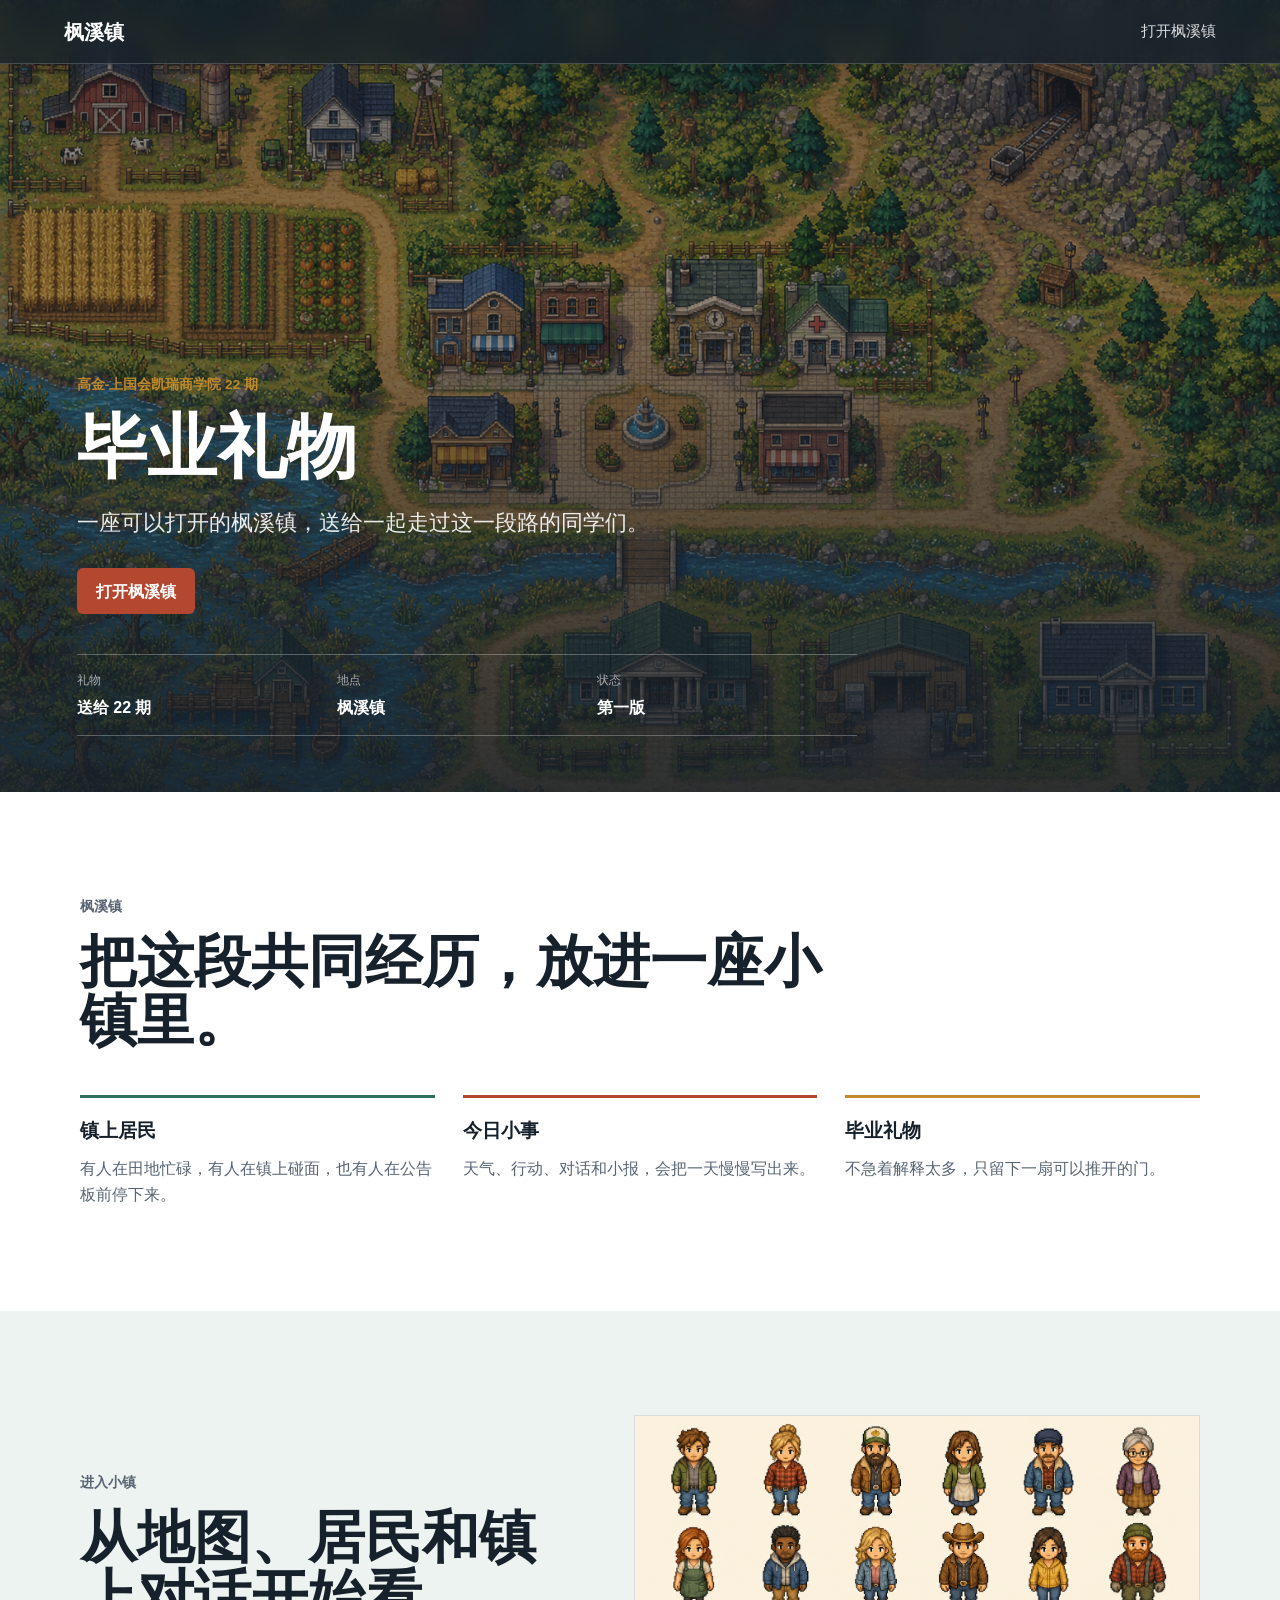
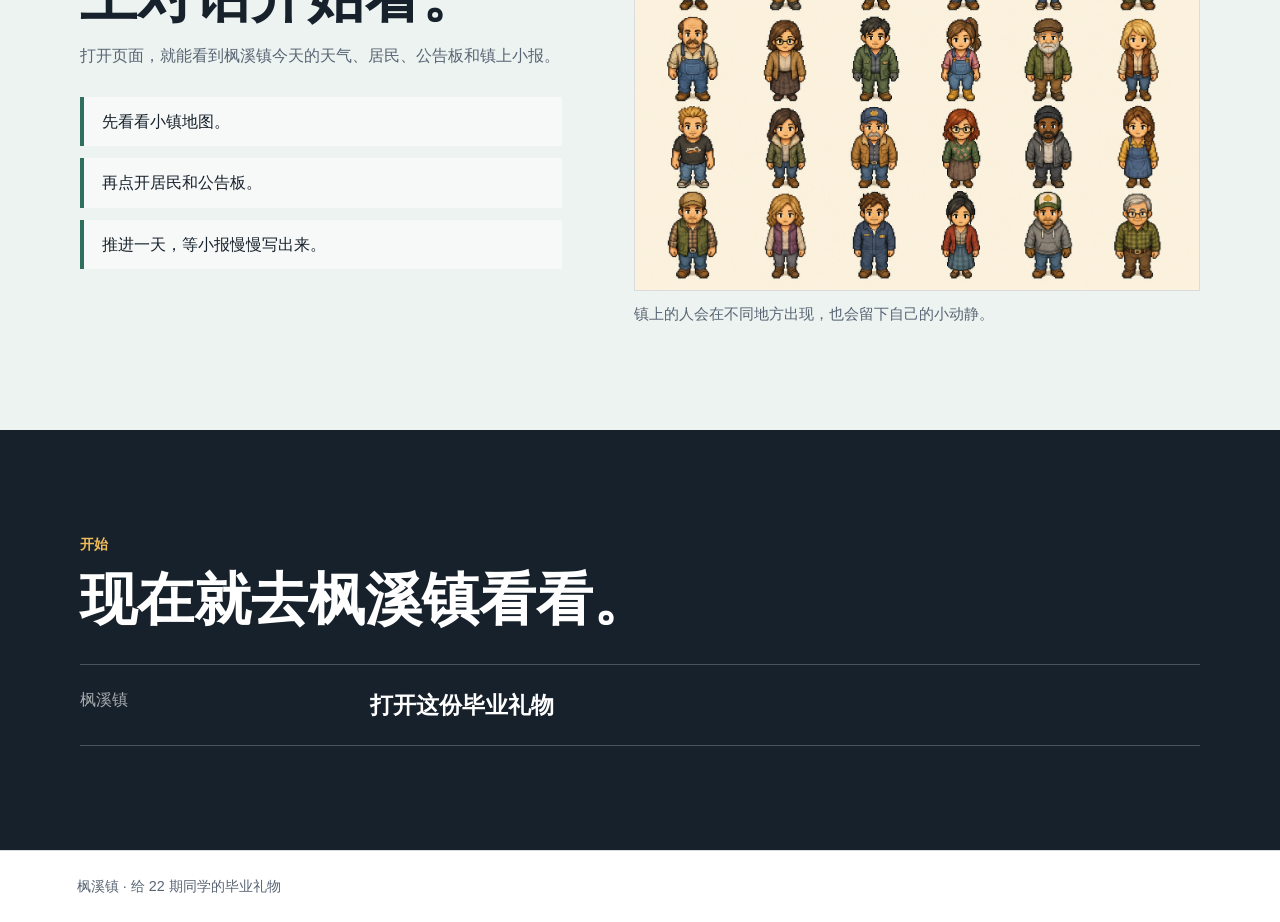
==== index.html @ fe411358 "Fix town stage display" ====
<!doctype html>
<html lang="zh-CN">
<head>
  <meta charset="utf-8">
  <meta name="viewport" content="width=device-width, initial-scale=1">
  <meta name="description" content="枫溪镇：给高金-上国会凯瑞商学院 22 期班同学的毕业礼物。">
  <title>毕业礼物 · 枫溪镇</title>
  <link rel="icon" type="image/png" href="./gift-assets/notice-board.png">
  <link rel="stylesheet" href="./styles-home.css">
</head>
<body>
  <header class="site-header" aria-label="页面导航">
    <a class="brand" href="./index.html" aria-label="枫溪镇首页">枫溪镇</a>
    <nav class="site-nav" aria-label="主要链接">
      <a href="./town/index.html?v=0.1.4-patch4">打开枫溪镇</a>
    </nav>
  </header>

  <main>
    <section class="hero" aria-labelledby="heroTitle">
      <img
        class="hero-media"
        src="./gift-assets/map.png"
        alt="枫溪镇地图"
      >
      <div class="hero-shade" aria-hidden="true"></div>
      <div class="hero-content">
        <p class="eyebrow">高金-上国会凯瑞商学院 22 期</p>
        <h1 id="heroTitle">毕业礼物</h1>
        <p class="hero-copy">
          一座可以打开的枫溪镇，送给一起走过这一段路的同学们。
        </p>
        <div class="hero-actions" aria-label="快速入口">
          <a class="button button-primary" href="./town/index.html?v=0.1.4-patch4">打开枫溪镇</a>
        </div>
        <dl class="hero-facts" aria-label="当前状态">
          <div>
            <dt>礼物</dt>
            <dd>送给 22 期</dd>
          </div>
          <div>
            <dt>地点</dt>
            <dd>枫溪镇</dd>
          </div>
          <div>
            <dt>状态</dt>
            <dd>第一版</dd>
          </div>
        </dl>
      </div>
    </section>

    <section class="section section-light" aria-labelledby="whatTitle">
      <div class="section-inner">
        <p class="section-kicker">枫溪镇</p>
        <h2 id="whatTitle">把这段共同经历，放进一座小镇里。</h2>
        <div class="feature-grid">
          <article class="feature">
            <h3>镇上居民</h3>
            <p>有人在田地忙碌，有人在镇上碰面，也有人在公告板前停下来。</p>
          </article>
          <article class="feature">
            <h3>今日小事</h3>
            <p>天气、行动、对话和小报，会把一天慢慢写出来。</p>
          </article>
          <article class="feature">
            <h3>毕业礼物</h3>
            <p>不急着解释太多，只留下一扇可以推开的门。</p>
          </article>
        </div>
      </div>
    </section>

    <section class="section section-preview" aria-labelledby="previewTitle">
      <div class="section-inner preview-layout">
        <div>
          <p class="section-kicker">进入小镇</p>
          <h2 id="previewTitle">从地图、居民和镇上对话开始看。</h2>
          <p>
            打开页面，就能看到枫溪镇今天的天气、居民、公告板和镇上小报。
          </p>
          <ul class="plain-list">
            <li>先看看小镇地图。</li>
            <li>再点开居民和公告板。</li>
            <li>推进一天，等小报慢慢写出来。</li>
          </ul>
        </div>
        <figure class="resident-preview">
          <img
            src="./gift-assets/residents.png"
            alt="枫溪镇居民像素头像"
          >
          <figcaption>镇上的人会在不同地方出现，也会留下自己的小动静。</figcaption>
        </figure>
      </div>
    </section>

    <section class="section section-links" aria-labelledby="linksTitle">
      <div class="section-inner">
        <p class="section-kicker">开始</p>
        <h2 id="linksTitle">现在就去枫溪镇看看。</h2>
        <div class="link-table">
          <a href="./town/index.html?v=0.1.4-patch4">
            <span>枫溪镇</span>
            <strong>打开这份毕业礼物</strong>
          </a>
        </div>
      </div>
    </section>
  </main>

  <footer class="site-footer">
    <span>枫溪镇 · 给 22 期同学的毕业礼物</span>
  </footer>
</body>
</html>
---- styles-home.css ----
:root {
  color-scheme: light;
  --ink: #17212b;
  --muted: #596574;
  --paper: #f7f8f2;
  --surface: #ffffff;
  --line: rgba(23, 33, 43, 0.16);
  --forest: #2f6f5e;
  --brick: #b4472f;
  --gold: #c18a2a;
  --night: #17212b;
}

* {
  box-sizing: border-box;
}

html {
  scroll-behavior: smooth;
}

body {
  margin: 0;
  color: var(--ink);
  background: var(--paper);
  font-family: Inter, "Noto Sans SC", "PingFang SC", "Microsoft YaHei", Arial, sans-serif;
  line-height: 1.6;
}

a {
  color: inherit;
}

.site-header {
  position: fixed;
  z-index: 20;
  top: 0;
  left: 0;
  right: 0;
  display: flex;
  align-items: center;
  justify-content: space-between;
  gap: 24px;
  min-height: 64px;
  padding: 14px clamp(18px, 5vw, 64px);
  color: #fff;
  background: rgba(23, 33, 43, 0.76);
  border-bottom: 1px solid rgba(255, 255, 255, 0.18);
  backdrop-filter: blur(12px);
}

.brand {
  font-size: 1.25rem;
  font-weight: 800;
  text-decoration: none;
}

.site-nav {
  display: flex;
  align-items: center;
  gap: clamp(12px, 3vw, 28px);
  font-size: 0.92rem;
}

.site-nav a {
  color: rgba(255, 255, 255, 0.84);
  text-decoration: none;
}

.site-nav a:hover {
  color: #fff;
}

.hero {
  position: relative;
  min-height: 88vh;
  display: grid;
  align-items: end;
  overflow: hidden;
  color: #fff;
  padding: 112px clamp(20px, 6vw, 80px) 56px;
}

.hero-media,
.hero-shade {
  position: absolute;
  inset: 0;
  width: 100%;
  height: 100%;
}

.hero-media {
  object-fit: cover;
  object-position: center;
  filter: saturate(0.95) contrast(1.02);
}

.hero-shade {
  background:
    linear-gradient(180deg, rgba(23, 33, 43, 0.42) 0%, rgba(23, 33, 43, 0.24) 36%, rgba(23, 33, 43, 0.84) 100%),
    rgba(23, 33, 43, 0.22);
}

.hero-content {
  position: relative;
  z-index: 1;
  width: min(780px, 100%);
}

.eyebrow,
.section-kicker {
  margin: 0 0 14px;
  font-size: 0.85rem;
  font-weight: 700;
  letter-spacing: 0;
  color: var(--gold);
}

.hero h1 {
  margin: 0;
  font-size: 4.4rem;
  line-height: 1.05;
  letter-spacing: 0;
}

.hero-copy {
  width: min(620px, 100%);
  margin: 22px 0 0;
  font-size: 1.35rem;
  color: rgba(255, 255, 255, 0.9);
}

.hero-actions {
  display: flex;
  flex-wrap: wrap;
  gap: 12px;
  margin-top: 28px;
}

.button {
  display: inline-flex;
  align-items: center;
  justify-content: center;
  min-height: 46px;
  padding: 0 18px;
  border: 1px solid transparent;
  border-radius: 6px;
  font-weight: 750;
  text-decoration: none;
}

.button-primary {
  color: #fff;
  background: var(--brick);
}

.button-secondary {
  color: #fff;
  border-color: rgba(255, 255, 255, 0.44);
  background: rgba(255, 255, 255, 0.1);
}

.button:hover {
  transform: translateY(-1px);
}

.hero-facts {
  display: grid;
  grid-template-columns: repeat(3, minmax(0, 1fr));
  gap: 0;
  width: min(780px, 100%);
  margin: 40px 0 0;
  border-top: 1px solid rgba(255, 255, 255, 0.28);
  border-bottom: 1px solid rgba(255, 255, 255, 0.28);
}

.hero-facts div {
  padding: 16px 18px 14px 0;
}

.hero-facts dt {
  font-size: 0.78rem;
  color: rgba(255, 255, 255, 0.62);
}

.hero-facts dd {
  margin: 4px 0 0;
  font-weight: 750;
}

.section {
  padding: clamp(56px, 9vw, 104px) clamp(20px, 6vw, 80px);
}

.section-inner {
  width: min(1120px, 100%);
  margin: 0 auto;
}

.section h2 {
  width: min(780px, 100%);
  margin: 0;
  font-size: 3.55rem;
  line-height: 1.05;
  letter-spacing: 0;
}

.section p {
  color: var(--muted);
}

.section-light {
  background: var(--surface);
}

.feature-grid {
  display: grid;
  grid-template-columns: repeat(3, minmax(0, 1fr));
  gap: 28px;
  margin-top: 44px;
}

.feature {
  padding-top: 18px;
  border-top: 3px solid var(--forest);
}

.feature:nth-child(2) {
  border-top-color: var(--brick);
}

.feature:nth-child(3) {
  border-top-color: var(--gold);
}

.feature h3 {
  margin: 0 0 10px;
  font-size: 1.18rem;
}

.feature p {
  margin: 0;
}

.section-preview {
  background: #edf3f0;
}

.preview-layout {
  display: grid;
  grid-template-columns: minmax(0, 0.92fr) minmax(320px, 1.08fr);
  gap: clamp(32px, 6vw, 72px);
  align-items: center;
}

.preview-layout p {
  max-width: 620px;
}

.plain-list {
  display: grid;
  gap: 12px;
  margin: 28px 0 0;
  padding: 0;
  list-style: none;
}

.plain-list li {
  padding: 12px 0 12px 18px;
  border-left: 4px solid var(--forest);
  color: var(--ink);
  background: rgba(255, 255, 255, 0.54);
}

.resident-preview {
  margin: 0;
}

.resident-preview img {
  display: block;
  width: 100%;
  max-height: 520px;
  object-fit: cover;
  border: 1px solid var(--line);
  background: #fff;
}

.resident-preview figcaption {
  margin-top: 12px;
  color: var(--muted);
  font-size: 0.92rem;
}

.section-links {
  background: var(--night);
  color: #fff;
}

.section-links .section-kicker {
  color: #f1bd5a;
}

.section-links p {
  color: rgba(255, 255, 255, 0.7);
}

.link-table {
  margin-top: 34px;
  border-top: 1px solid rgba(255, 255, 255, 0.22);
}

.link-table a {
  display: grid;
  grid-template-columns: minmax(150px, 0.32fr) minmax(0, 1fr);
  gap: 24px;
  padding: 22px 0;
  text-decoration: none;
  border-bottom: 1px solid rgba(255, 255, 255, 0.22);
}

.link-table span {
  color: rgba(255, 255, 255, 0.62);
}

.link-table strong {
  font-size: 1.42rem;
}

.link-table a:hover strong {
  color: #f1bd5a;
}

.site-footer {
  display: flex;
  justify-content: space-between;
  gap: 20px;
  padding: 24px clamp(20px, 6vw, 80px);
  color: var(--muted);
  background: #fff;
  border-top: 1px solid var(--line);
  font-size: 0.9rem;
}

@media (max-width: 760px) {
  .site-header {
    position: absolute;
    align-items: flex-start;
    padding: 14px 18px;
  }

  .site-nav {
    justify-content: flex-end;
    flex-wrap: wrap;
    gap: 8px 14px;
    font-size: 0.84rem;
  }

  .hero {
    min-height: 92vh;
    padding: 104px 20px 36px;
  }

  .hero h1 {
    font-size: 3rem;
  }

  .hero-copy {
    font-size: 1.12rem;
  }

  .section h2 {
    font-size: 2.2rem;
  }

  .link-table strong {
    font-size: 1.12rem;
  }

  .button {
    width: 100%;
  }

  .hero-facts,
  .feature-grid,
  .preview-layout,
  .link-table a,
  .site-footer {
    grid-template-columns: 1fr;
  }

  .hero-facts {
    margin-top: 28px;
  }

  .hero-facts div {
    padding: 12px 0;
    border-bottom: 1px solid rgba(255, 255, 255, 0.2);
  }

  .hero-facts div:last-child {
    border-bottom: 0;
  }

  .feature-grid {
    gap: 24px;
  }

  .site-footer {
    display: grid;
  }
}
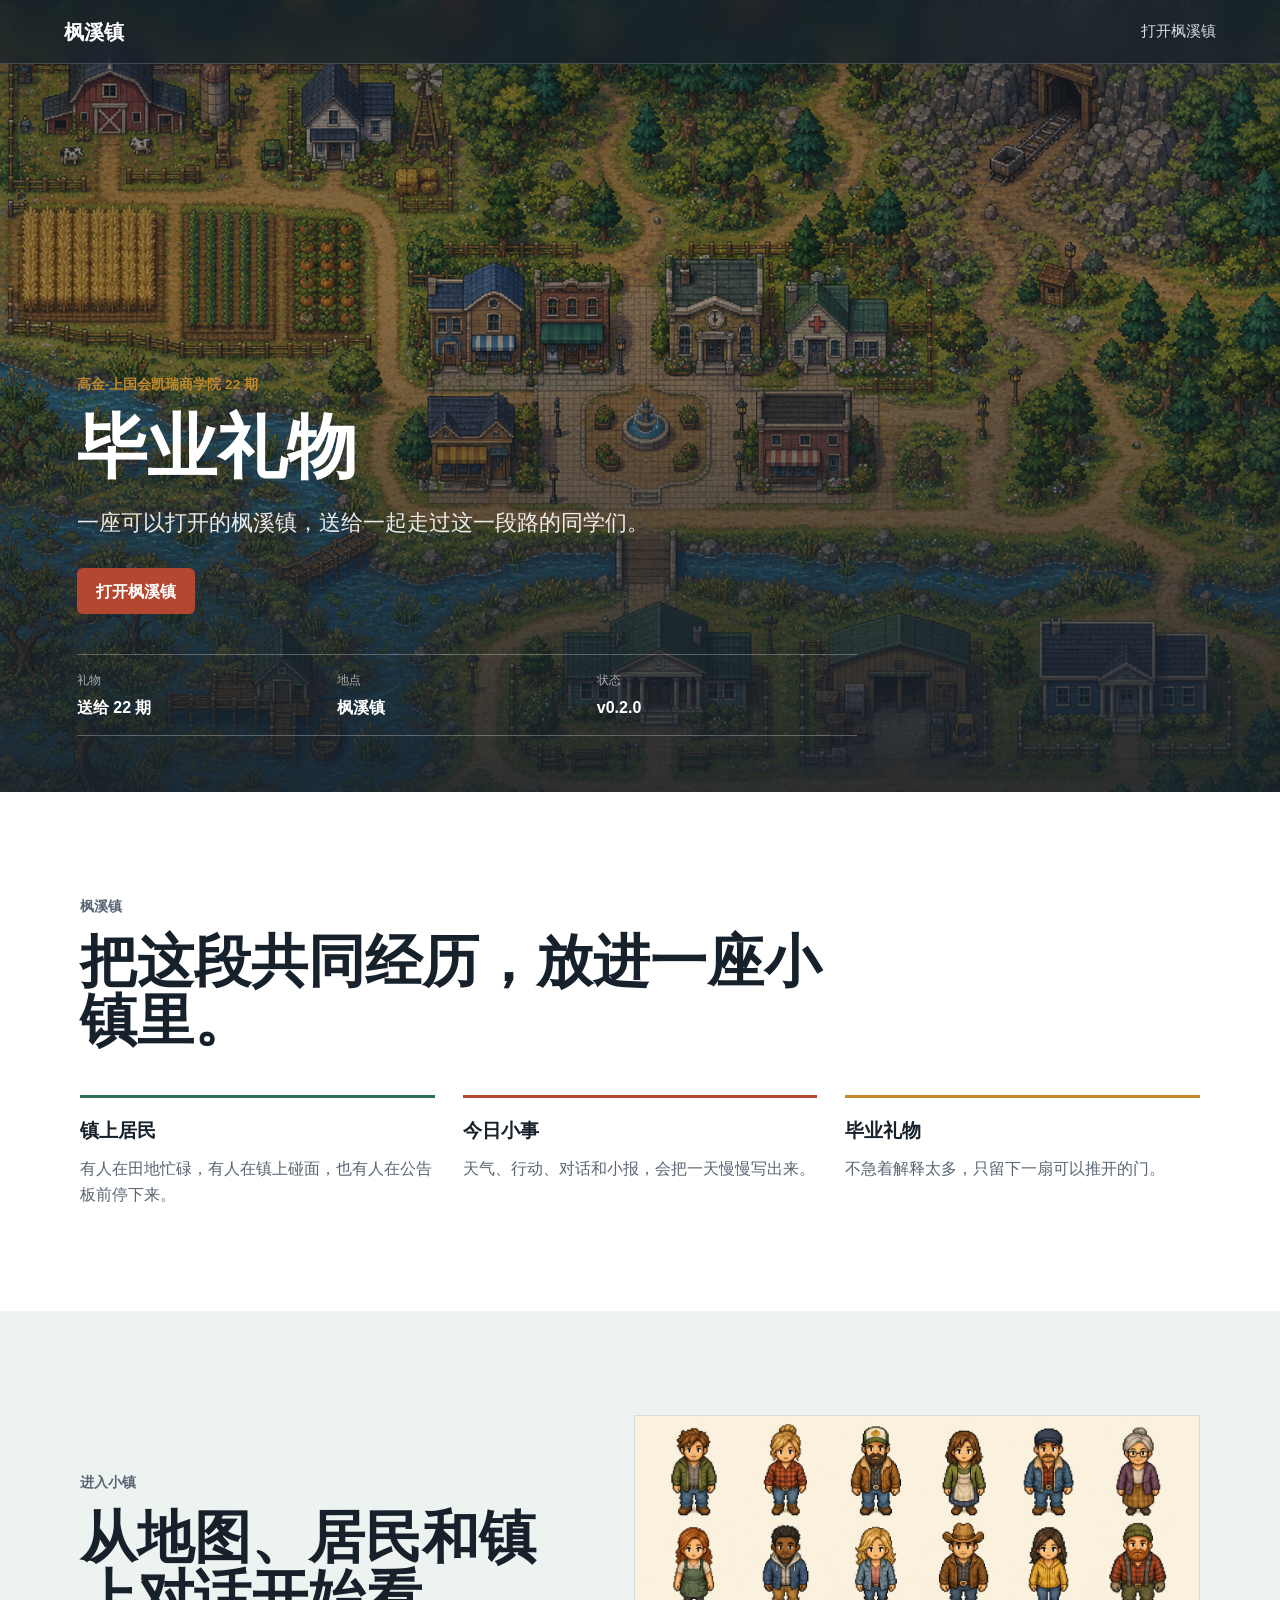
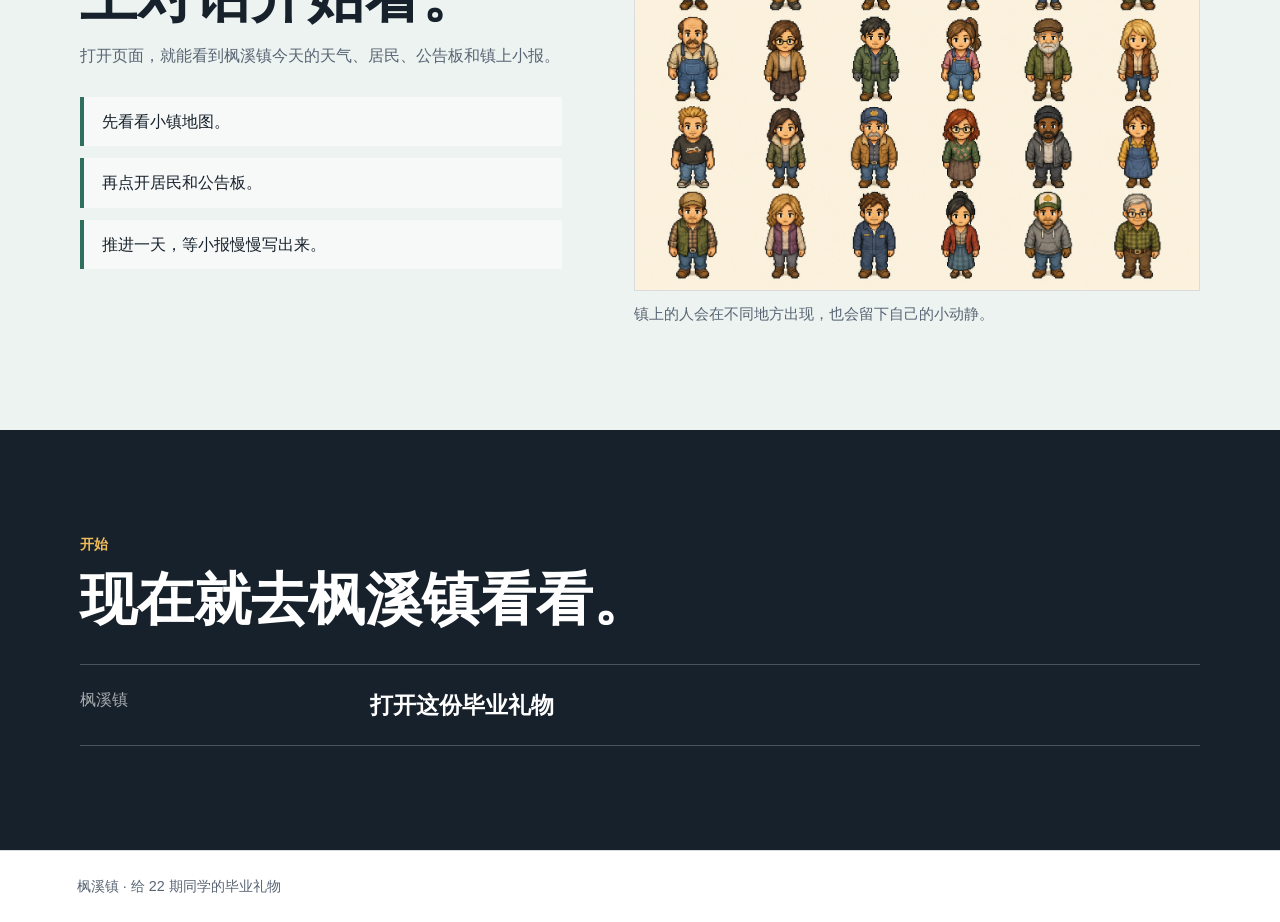
==== commit bc9a7eed: "统一 v0.2.0 版本入口" ====
--- a/index.html
+++ b/index.html
@@ -12,7 +12,7 @@
   <header class="site-header" aria-label="页面导航">
     <a class="brand" href="./index.html" aria-label="枫溪镇首页">枫溪镇</a>
     <nav class="site-nav" aria-label="主要链接">
-      <a href="./town/index.html?v=0.1.4-patch4">打开枫溪镇</a>
+      <a href="./town/index.html?v=0.2.0">打开枫溪镇</a>
     </nav>
   </header>
 
@@ -31,7 +31,7 @@
           一座可以打开的枫溪镇，送给一起走过这一段路的同学们。
         </p>
         <div class="hero-actions" aria-label="快速入口">
-          <a class="button button-primary" href="./town/index.html?v=0.1.4-patch4">打开枫溪镇</a>
+          <a class="button button-primary" href="./town/index.html?v=0.2.0">打开枫溪镇</a>
         </div>
         <dl class="hero-facts" aria-label="当前状态">
           <div>
@@ -44,7 +44,7 @@
           </div>
           <div>
             <dt>状态</dt>
-            <dd>第一版</dd>
+            <dd>v0.2.0</dd>
           </div>
         </dl>
       </div>
@@ -100,7 +100,7 @@
         <p class="section-kicker">开始</p>
         <h2 id="linksTitle">现在就去枫溪镇看看。</h2>
         <div class="link-table">
-          <a href="./town/index.html?v=0.1.4-patch4">
+          <a href="./town/index.html?v=0.2.0">
             <span>枫溪镇</span>
             <strong>打开这份毕业礼物</strong>
           </a>
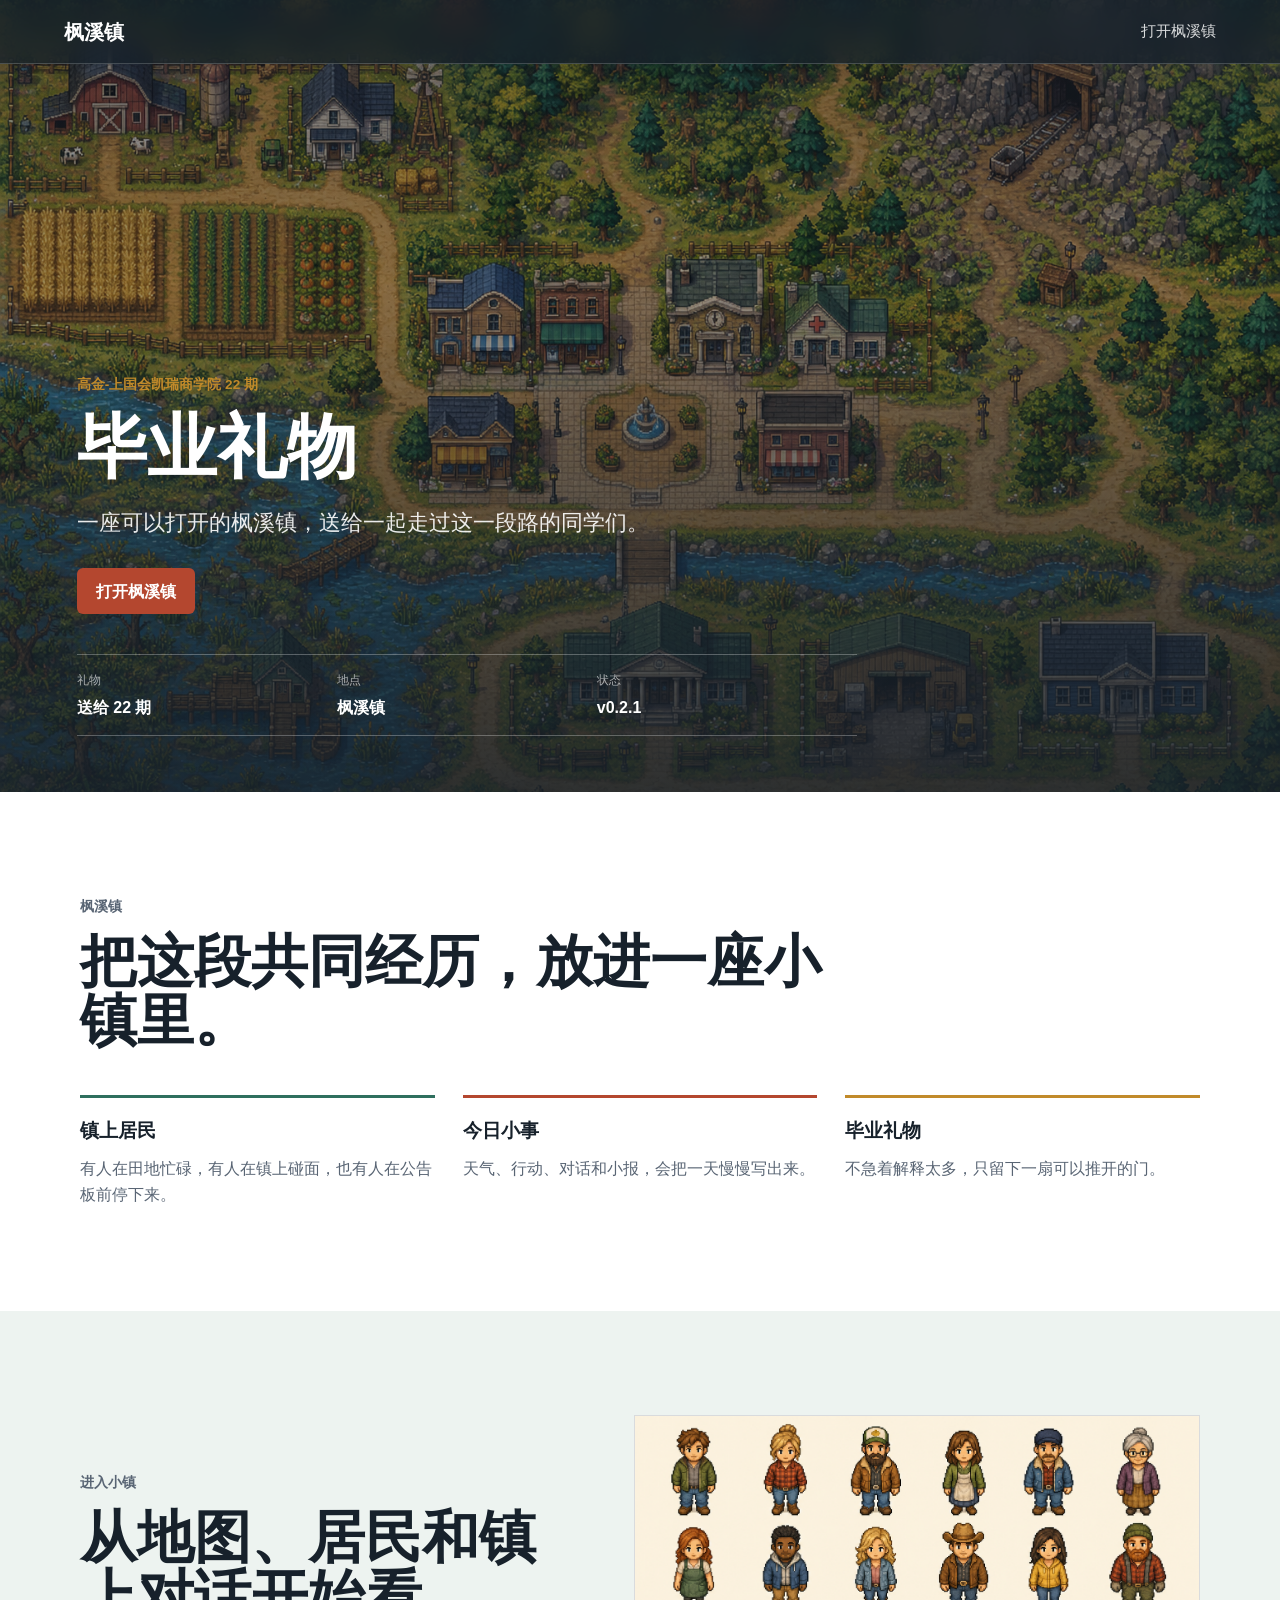
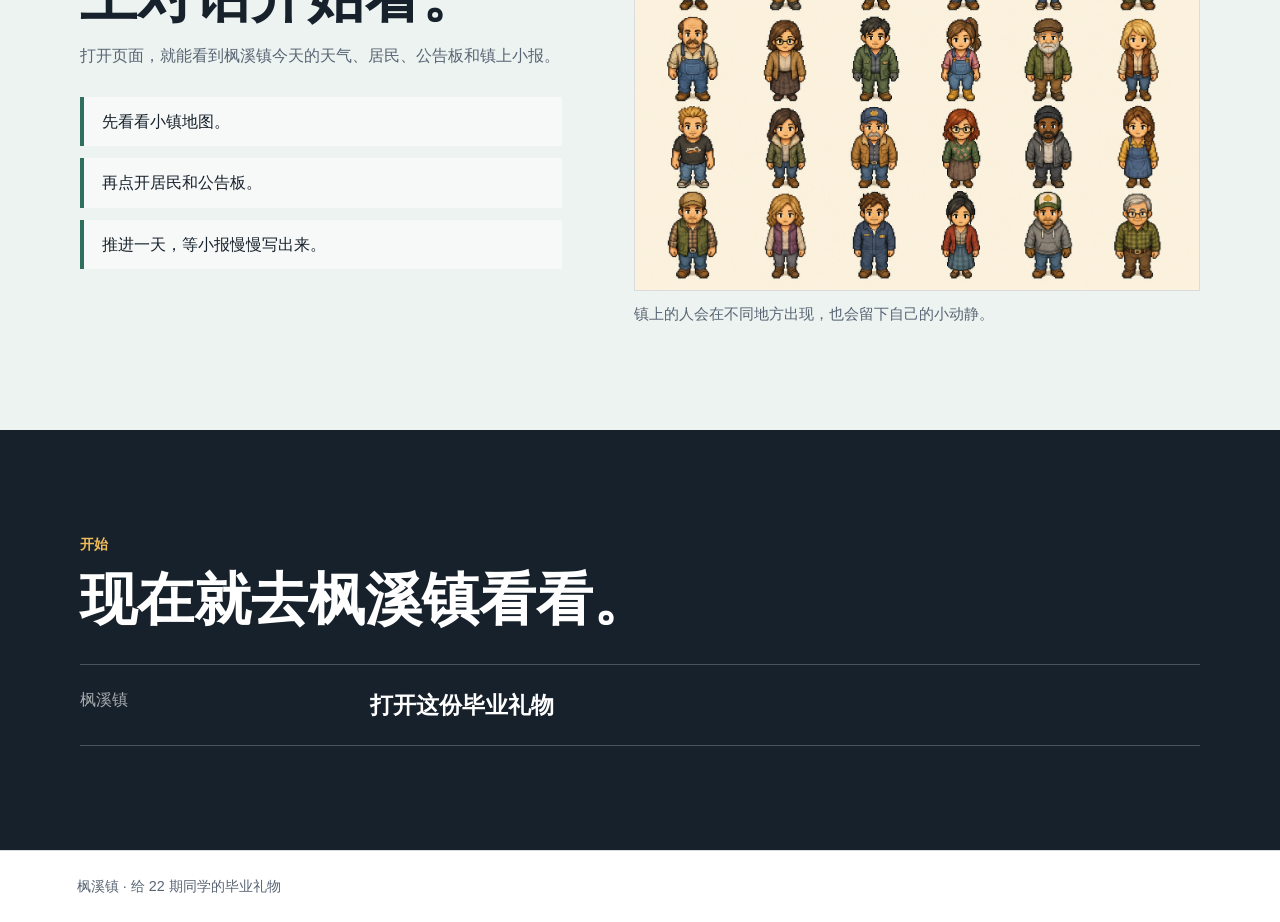
==== commit 8fe50042: "Add resident walking animations" ====
--- a/index.html
+++ b/index.html
@@ -12,7 +12,7 @@
   <header class="site-header" aria-label="页面导航">
     <a class="brand" href="./index.html" aria-label="枫溪镇首页">枫溪镇</a>
     <nav class="site-nav" aria-label="主要链接">
-      <a href="./town/index.html?v=0.2.0">打开枫溪镇</a>
+      <a href="./town/index.html?v=0.2.1">打开枫溪镇</a>
     </nav>
   </header>
 
@@ -31,7 +31,7 @@
           一座可以打开的枫溪镇，送给一起走过这一段路的同学们。
         </p>
         <div class="hero-actions" aria-label="快速入口">
-          <a class="button button-primary" href="./town/index.html?v=0.2.0">打开枫溪镇</a>
+          <a class="button button-primary" href="./town/index.html?v=0.2.1">打开枫溪镇</a>
         </div>
         <dl class="hero-facts" aria-label="当前状态">
           <div>
@@ -44,7 +44,7 @@
           </div>
           <div>
             <dt>状态</dt>
-            <dd>v0.2.0</dd>
+            <dd>v0.2.1</dd>
           </div>
         </dl>
       </div>
@@ -100,7 +100,7 @@
         <p class="section-kicker">开始</p>
         <h2 id="linksTitle">现在就去枫溪镇看看。</h2>
         <div class="link-table">
-          <a href="./town/index.html?v=0.2.0">
+          <a href="./town/index.html?v=0.2.1">
             <span>枫溪镇</span>
             <strong>打开这份毕业礼物</strong>
           </a>
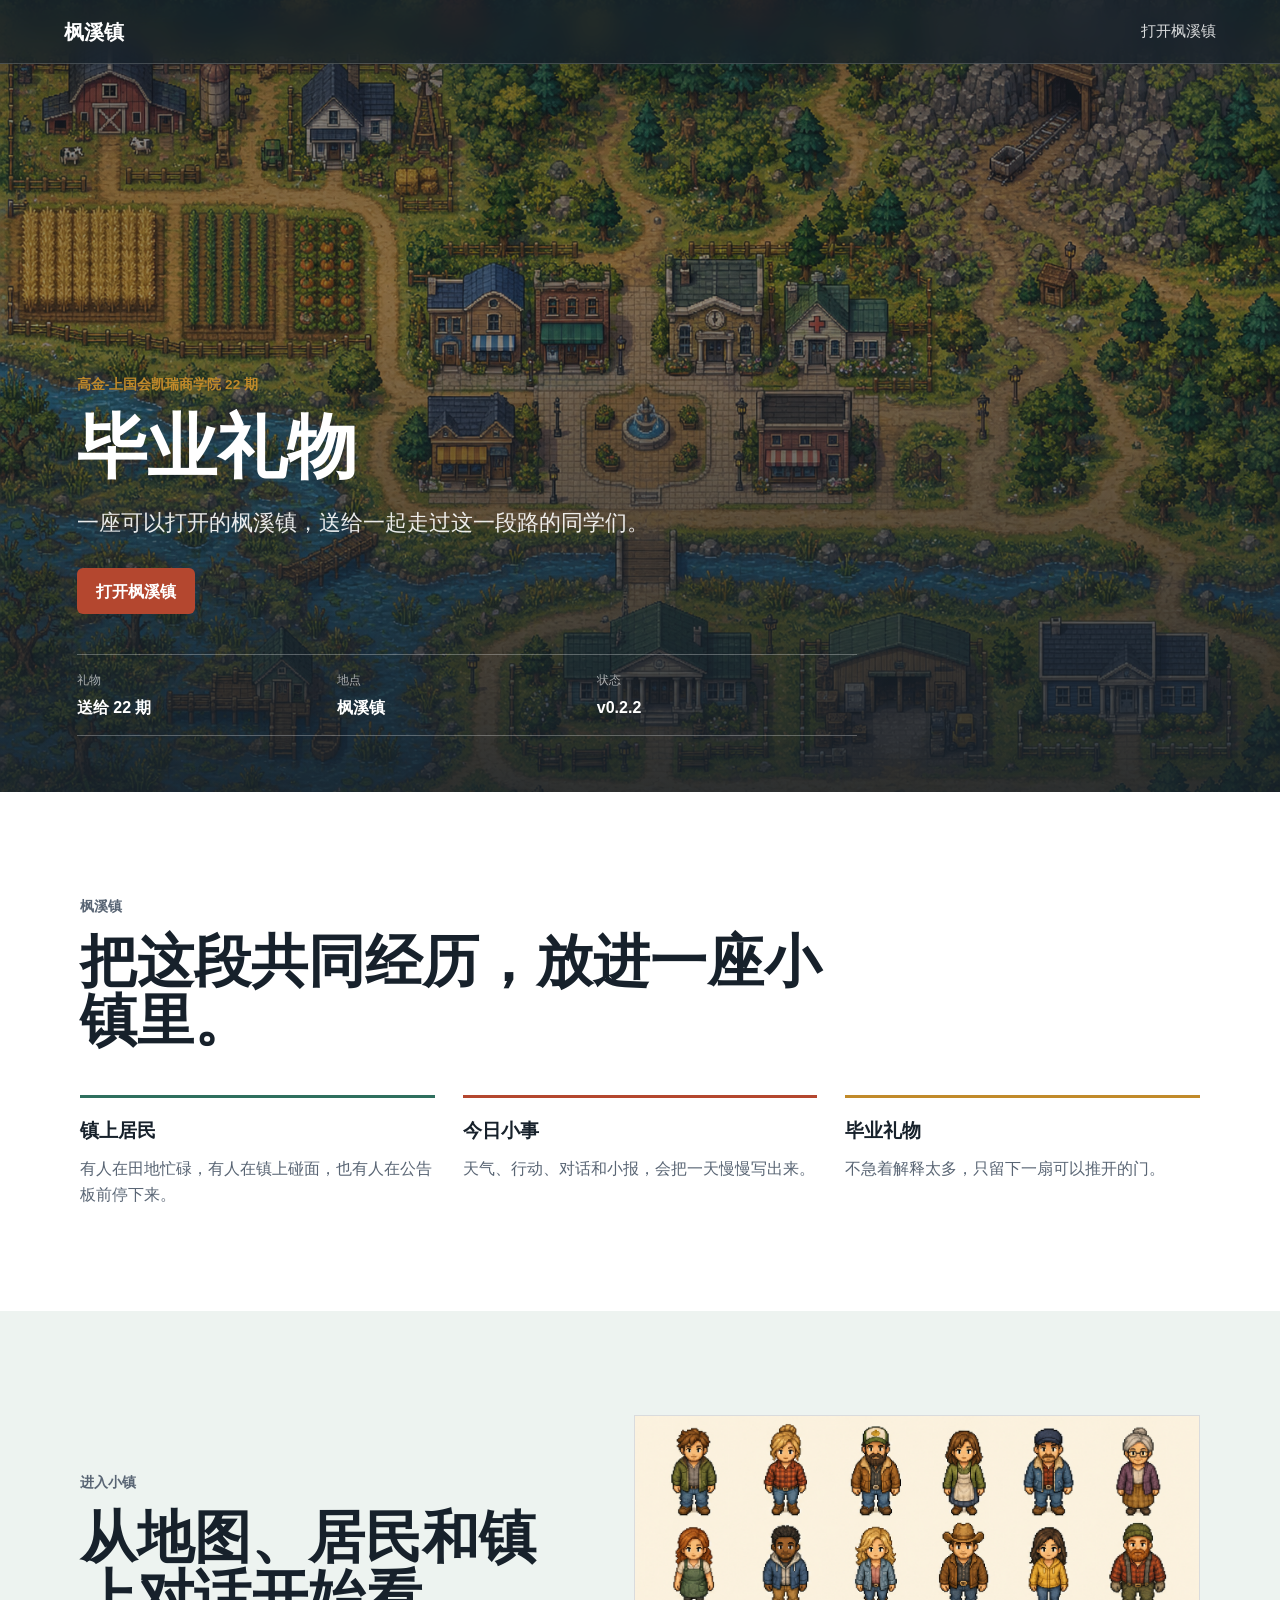
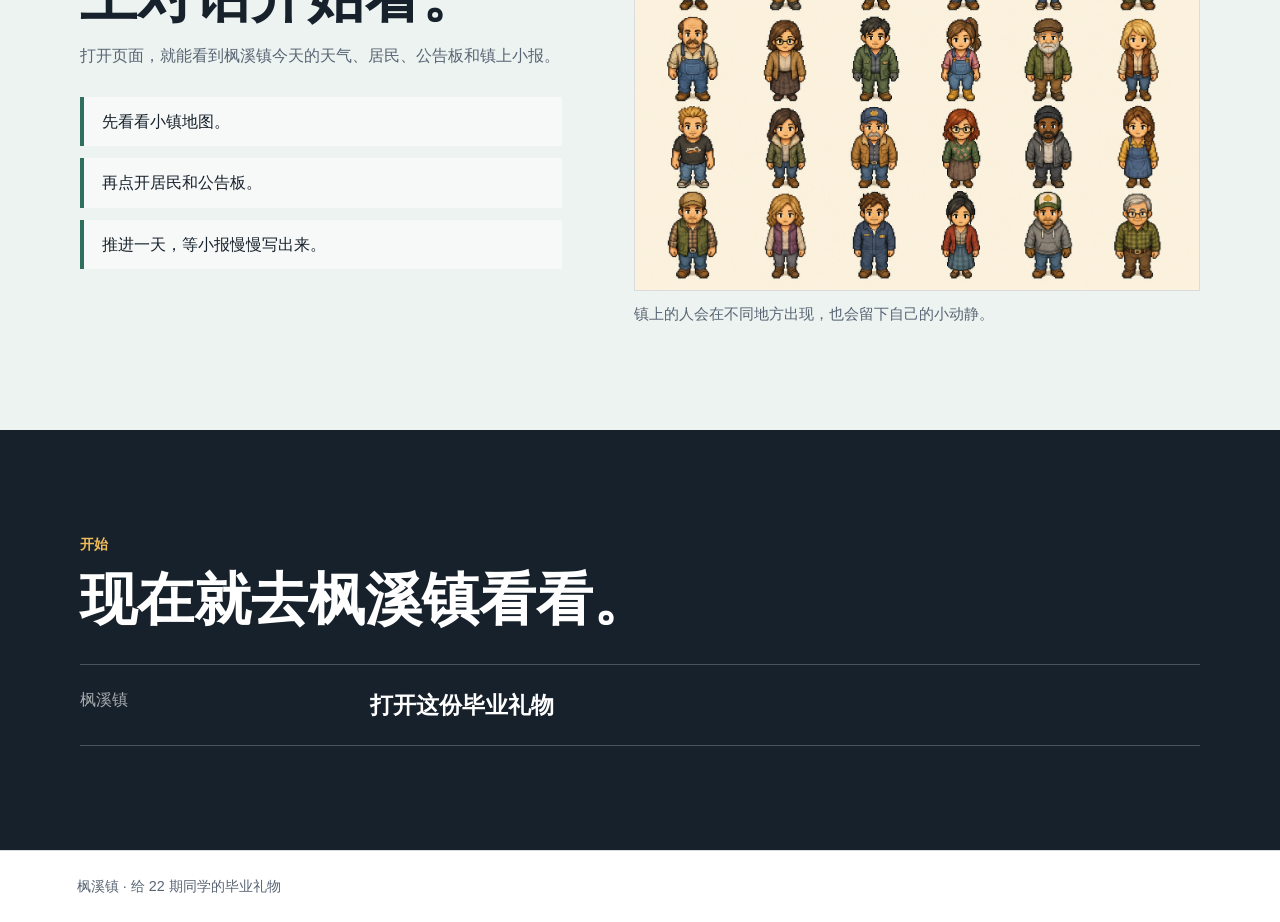
==== commit 1acafb53: "Fix resident walking routes and pacing" ====
--- a/index.html
+++ b/index.html
@@ -12,7 +12,7 @@
   <header class="site-header" aria-label="页面导航">
     <a class="brand" href="./index.html" aria-label="枫溪镇首页">枫溪镇</a>
     <nav class="site-nav" aria-label="主要链接">
-      <a href="./town/index.html?v=0.2.1">打开枫溪镇</a>
+      <a href="./town/index.html?v=0.2.2">打开枫溪镇</a>
     </nav>
   </header>
 
@@ -31,7 +31,7 @@
           一座可以打开的枫溪镇，送给一起走过这一段路的同学们。
         </p>
         <div class="hero-actions" aria-label="快速入口">
-          <a class="button button-primary" href="./town/index.html?v=0.2.1">打开枫溪镇</a>
+          <a class="button button-primary" href="./town/index.html?v=0.2.2">打开枫溪镇</a>
         </div>
         <dl class="hero-facts" aria-label="当前状态">
           <div>
@@ -44,7 +44,7 @@
           </div>
           <div>
             <dt>状态</dt>
-            <dd>v0.2.1</dd>
+            <dd>v0.2.2</dd>
           </div>
         </dl>
       </div>
@@ -100,7 +100,7 @@
         <p class="section-kicker">开始</p>
         <h2 id="linksTitle">现在就去枫溪镇看看。</h2>
         <div class="link-table">
-          <a href="./town/index.html?v=0.2.1">
+          <a href="./town/index.html?v=0.2.2">
             <span>枫溪镇</span>
             <strong>打开这份毕业礼物</strong>
           </a>
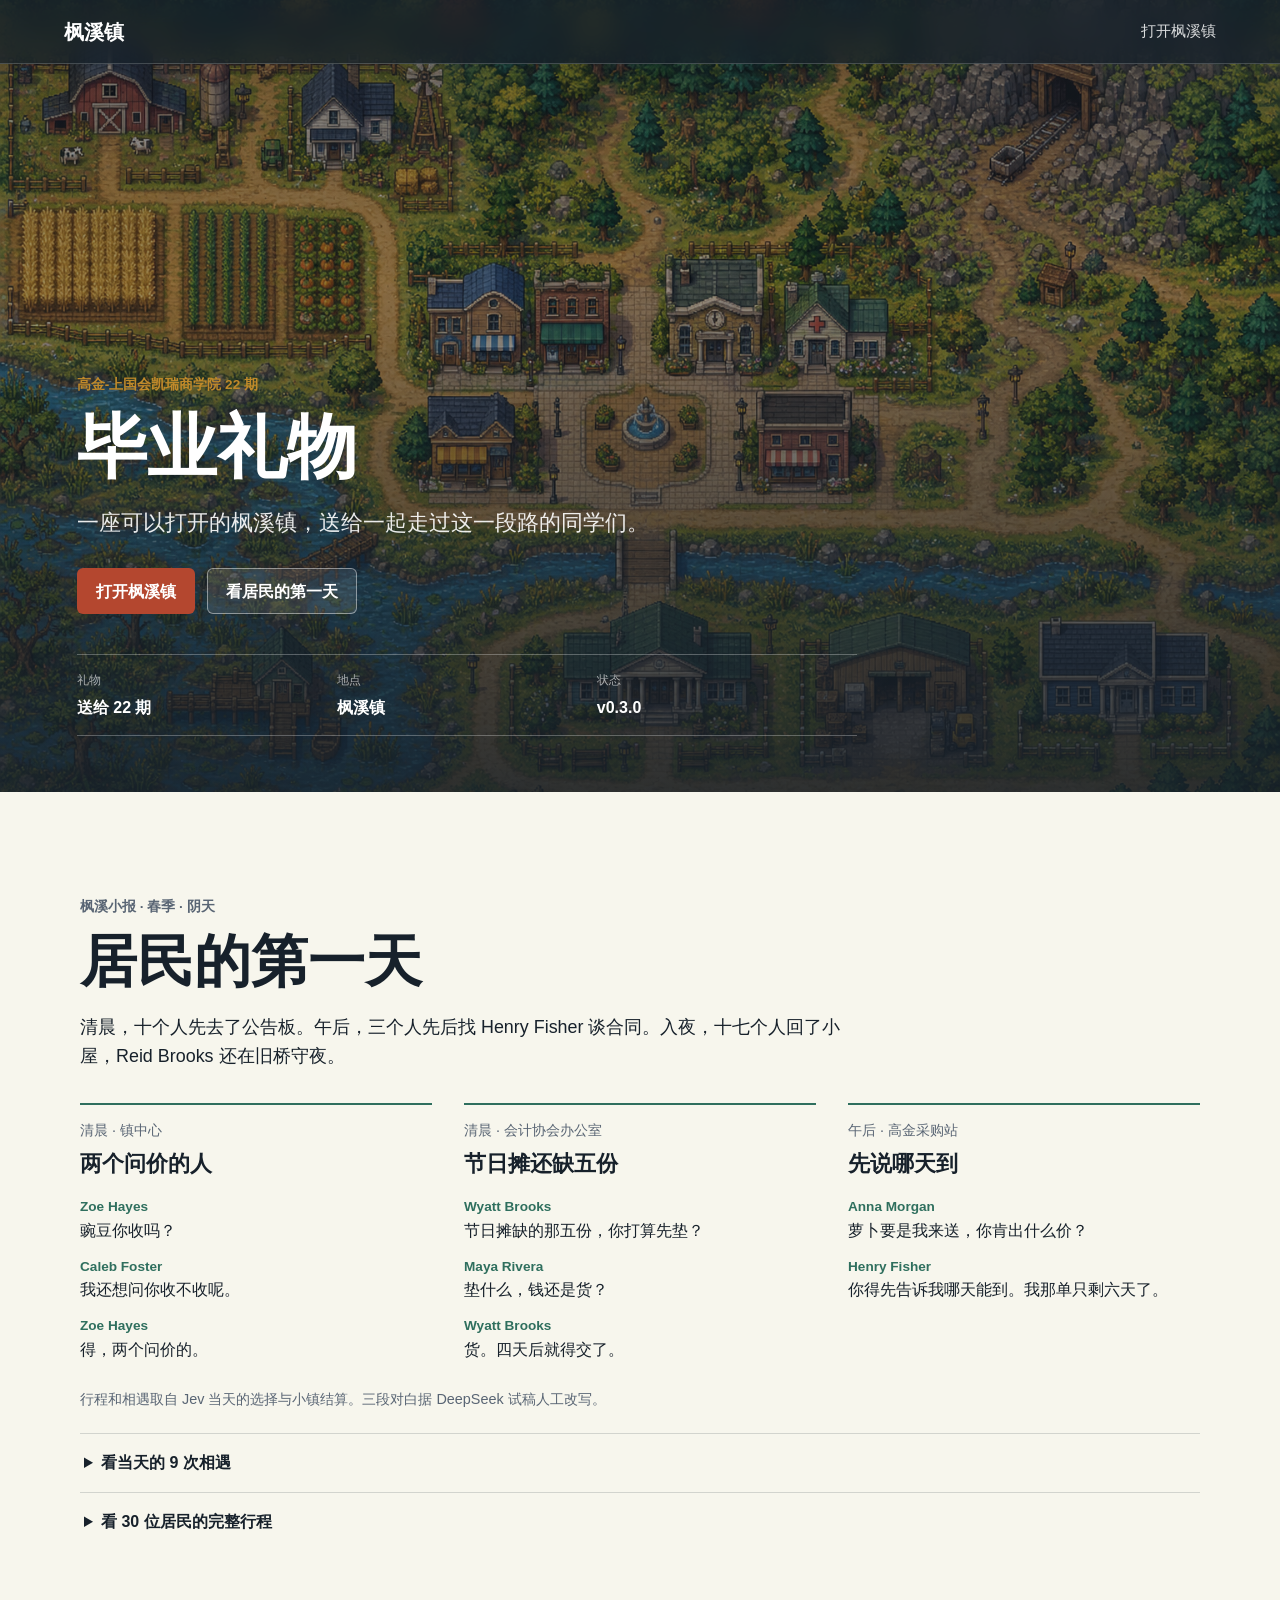
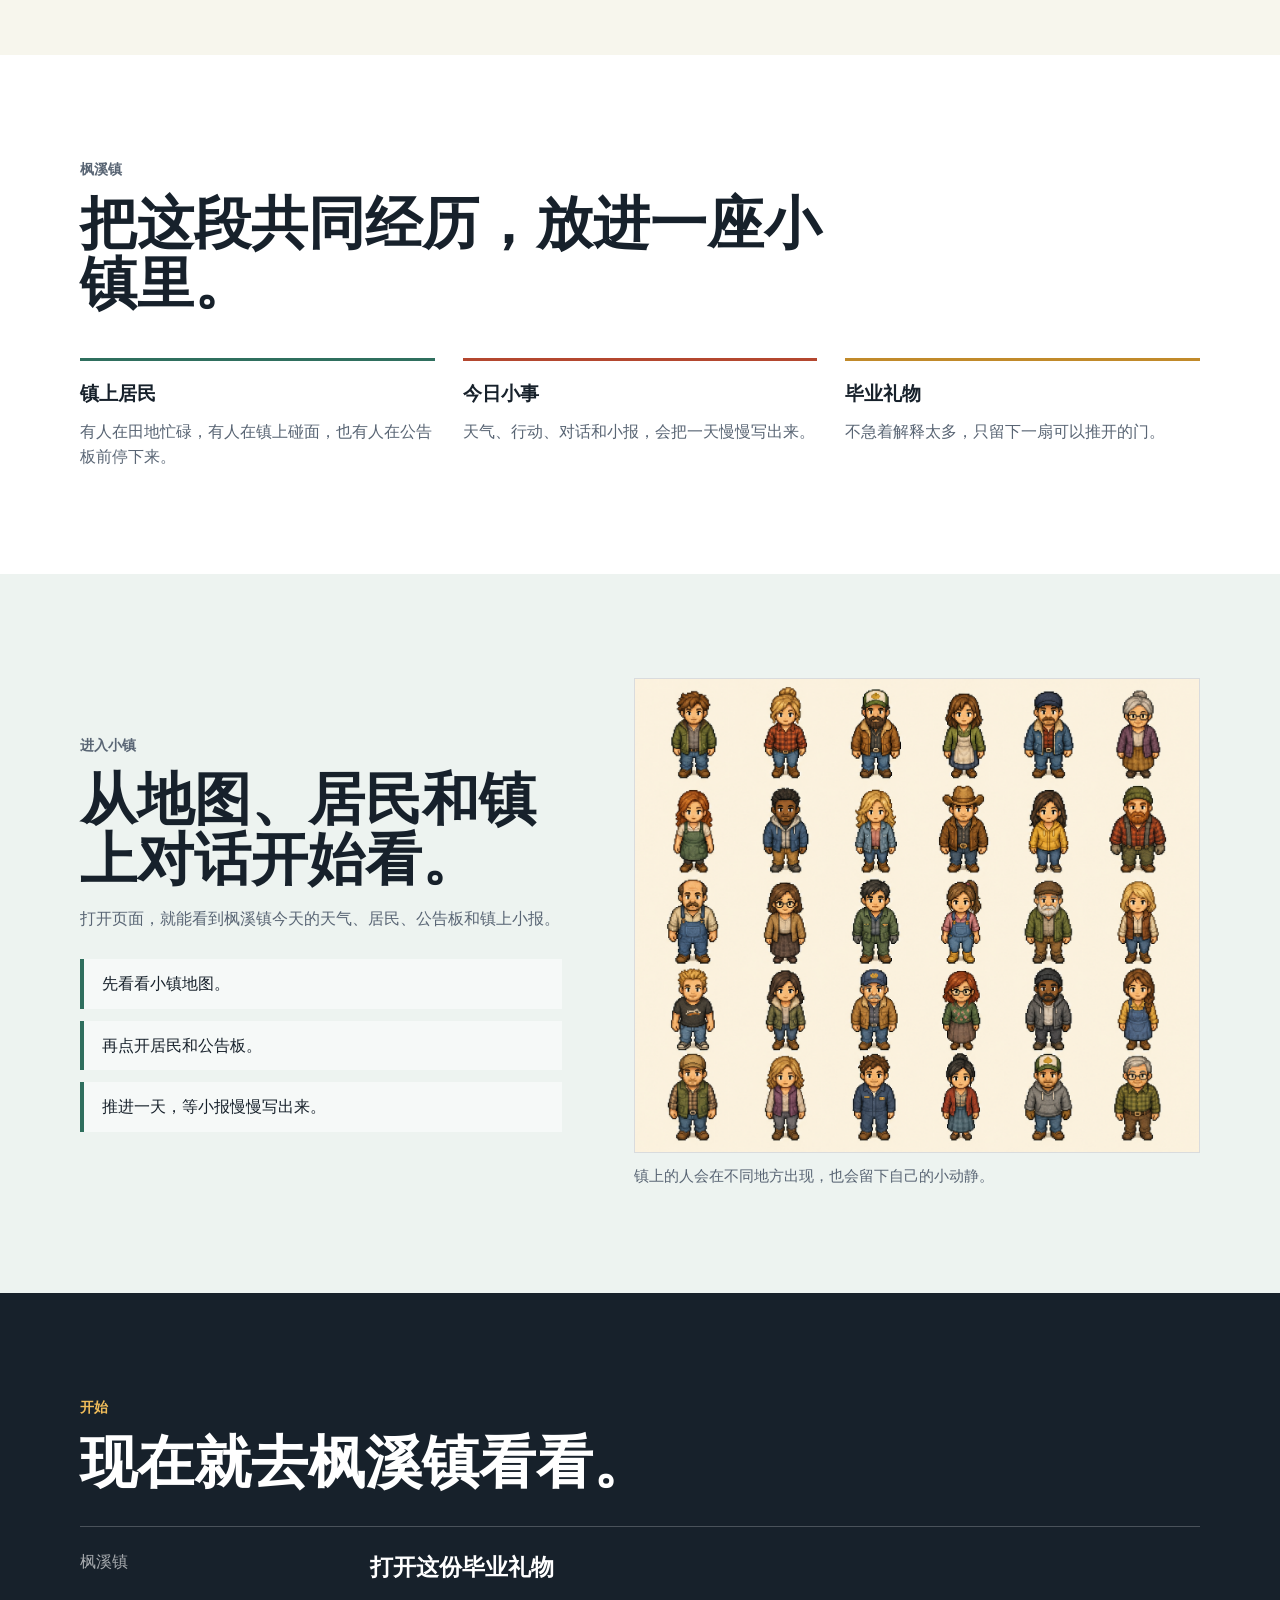
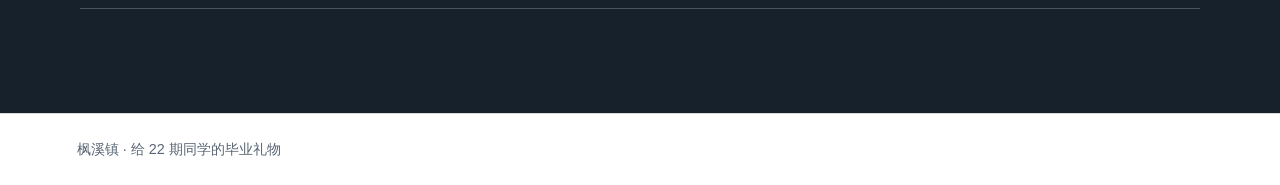
==== commit de3e48ee: "Publish Jev resident decisions, grounded dialogue and the first town day" ====
--- a/index.html
+++ b/index.html
@@ -6,13 +6,13 @@
   <meta name="description" content="枫溪镇：给高金-上国会凯瑞商学院 22 期班同学的毕业礼物。">
   <title>毕业礼物 · 枫溪镇</title>
   <link rel="icon" type="image/png" href="./gift-assets/notice-board.png">
-  <link rel="stylesheet" href="./styles-home.css">
+  <link rel="stylesheet" href="./styles-home.css?v=0.3.0">
 </head>
 <body>
   <header class="site-header" aria-label="页面导航">
     <a class="brand" href="./index.html" aria-label="枫溪镇首页">枫溪镇</a>
     <nav class="site-nav" aria-label="主要链接">
-      <a href="./town/index.html?v=0.2.2">打开枫溪镇</a>
+      <a href="./town/index.html?v=0.3.0">打开枫溪镇</a>
     </nav>
   </header>
 
@@ -31,7 +31,8 @@
           一座可以打开的枫溪镇，送给一起走过这一段路的同学们。
         </p>
         <div class="hero-actions" aria-label="快速入口">
-          <a class="button button-primary" href="./town/index.html?v=0.2.2">打开枫溪镇</a>
+          <a class="button button-primary" href="./town/index.html?v=0.3.0">打开枫溪镇</a>
+          <a class="button button-secondary" href="#day-1">看居民的第一天</a>
         </div>
         <dl class="hero-facts" aria-label="当前状态">
           <div>
@@ -44,9 +45,86 @@
           </div>
           <div>
             <dt>状态</dt>
-            <dd>v0.2.2</dd>
+            <dd>v0.3.0</dd>
           </div>
         </dl>
+      </div>
+    </section>
+
+    <section class="section day-edition" id="day-1" aria-labelledby="dayTitle">
+      <div class="section-inner">
+        <p class="section-kicker">枫溪小报 · 春季 · 阴天</p>
+        <h2 id="dayTitle">居民的第一天</h2>
+        <p class="day-intro">清晨，十个人先去了公告板。午后，三个人先后找 Henry Fisher 谈合同。入夜，十七个人回了小屋，Reid Brooks 还在旧桥守夜。</p>
+        <div class="day-scenes">
+          <article>
+            <p class="scene-place">清晨 · 镇中心</p>
+            <h3>两个问价的人</h3>
+            <dl><dt>Zoe Hayes</dt><dd>豌豆你收吗？</dd><dt>Caleb Foster</dt><dd>我还想问你收不收呢。</dd><dt>Zoe Hayes</dt><dd>得，两个问价的。</dd></dl>
+          </article>
+          <article>
+            <p class="scene-place">清晨 · 会计协会办公室</p>
+            <h3>节日摊还缺五份</h3>
+            <dl><dt>Wyatt Brooks</dt><dd>节日摊缺的那五份，你打算先垫？</dd><dt>Maya Rivera</dt><dd>垫什么，钱还是货？</dd><dt>Wyatt Brooks</dt><dd>货。四天后就得交了。</dd></dl>
+          </article>
+          <article>
+            <p class="scene-place">午后 · 高金采购站</p>
+            <h3>先说哪天到</h3>
+            <dl><dt>Anna Morgan</dt><dd>萝卜要是我来送，你肯出什么价？</dd><dt>Henry Fisher</dt><dd>你得先告诉我哪天能到。我那单只剩六天了。</dd></dl>
+          </article>
+        </div>
+        <p class="day-byline">行程和相遇取自 Jev 当天的选择与小镇结算。三段对白据 DeepSeek 试稿人工改写。</p>
+        <details class="day-register"><summary>看当天的 9 次相遇</summary>
+          <ul class="day-meetings">
+            <li><strong>Wyatt Brooks、Maya Rivera</strong><span>清晨 · 会计协会办公室</span></li>
+            <li><strong>Zoe Hayes、Caleb Foster</strong><span>清晨 · 镇中心</span></li>
+            <li><strong>Reid Stone、Anna Foster</strong><span>清晨 · 高金采购站</span></li>
+            <li><strong>Maya Fisher、Austin Miller</strong><span>清晨 · 旧矿区</span></li>
+            <li><strong>Anna Morgan、Henry Fisher</strong><span>午后 · 高金采购站</span></li>
+            <li><strong>Theo Cooper、Henry Fisher</strong><span>午后 · 高金采购站</span></li>
+            <li><strong>Lena Carter、Victor Perry</strong><span>午后 · 河湾湿地</span></li>
+            <li><strong>Caleb Foster、Henry Fisher</strong><span>午后 · 高金采购站</span></li>
+            <li><strong>Isaac Bailey、Reid Parker</strong><span>午后 · 高金采购站</span></li>
+          </ul>
+        </details>
+        <details class="day-register"><summary>看 30 位居民的完整行程</summary>
+          <p>Austin Miller 原想三个时段都修矿车，清晨和午后去了矿洞，夜里改在温室门口维护工具。其余 89 项按原计划执行。</p>
+          <table aria-label="30 位居民实际完成的活动">
+            <thead><tr><th scope="col">居民</th><th scope="col">清晨</th><th scope="col">午后</th><th scope="col">夜里</th></tr></thead>
+            <tbody>
+              <tr><th scope="row">Wyatt Porter</th><td data-time="清晨">工具维护</td><td data-time="午后">工具维护</td><td data-time="夜里">工具维护</td></tr>
+              <tr><th scope="row">Alice Reed</th><td data-time="清晨">查看公告栏 / 接任务</td><td data-time="午后">小额农具采购</td><td data-time="夜里">回小屋休息 / 整理仓房</td></tr>
+              <tr><th scope="row">Willow Bailey</th><td data-time="清晨">小额农具采购</td><td data-time="午后">小额农具采购</td><td data-time="夜里">回小屋休息 / 整理仓房</td></tr>
+              <tr><th scope="row">Zach Rivera</th><td data-time="清晨">周会 / 日程会</td><td data-time="午后">周会 / 日程会</td><td data-time="夜里">周会 / 日程会</td></tr>
+              <tr><th scope="row">Victor Perry</th><td data-time="清晨">临时取证拍照</td><td data-time="午后">修水渠</td><td data-time="夜里">临时取证拍照</td></tr>
+              <tr><th scope="row">Maya Fisher</th><td data-time="清晨">私下谈判</td><td data-time="午后">查看公告栏 / 接任务</td><td data-time="夜里">回小屋休息 / 整理仓房</td></tr>
+              <tr><th scope="row">Henry Fisher</th><td data-time="清晨">合同谈判</td><td data-time="午后">合同谈判</td><td data-time="夜里">合同谈判</td></tr>
+              <tr><th scope="row">Maya Rivera</th><td data-time="清晨">预算会</td><td data-time="午后">预算会</td><td data-time="夜里">预算会</td></tr>
+              <tr><th scope="row">Simon Parker</th><td data-time="清晨">工具维护</td><td data-time="午后">工具维护</td><td data-time="夜里">回小屋休息 / 整理仓房</td></tr>
+              <tr><th scope="row">Anna Morgan</th><td data-time="清晨">采购县城物资</td><td data-time="午后">合同谈判</td><td data-time="夜里">合同谈判</td></tr>
+              <tr><th scope="row">Paige Rivera</th><td data-time="清晨">周会 / 日程会</td><td data-time="午后">周会 / 日程会</td><td data-time="夜里">回小屋休息 / 整理仓房</td></tr>
+              <tr><th scope="row">Caleb Foster</th><td data-time="清晨">查看公告栏 / 接任务</td><td data-time="午后">合同谈判</td><td data-time="夜里">回小屋休息 / 整理仓房</td></tr>
+              <tr><th scope="row">Zoe Hayes</th><td data-time="清晨">查看公告栏 / 接任务</td><td data-time="午后">小额农具采购</td><td data-time="夜里">回小屋休息 / 整理仓房</td></tr>
+              <tr><th scope="row">Cole Miller</th><td data-time="清晨">合作社登记 / 制度备案</td><td data-time="午后">合作社登记 / 制度备案</td><td data-time="夜里">周会 / 日程会</td></tr>
+              <tr><th scope="row">Austin Brooks</th><td data-time="清晨">查看公告栏 / 接任务</td><td data-time="午后">种子 / 化肥赊购</td><td data-time="夜里">回小屋休息 / 整理仓房</td></tr>
+              <tr><th scope="row">Theo Cooper</th><td data-time="清晨">查看公告栏 / 接任务</td><td data-time="午后">种子 / 化肥赊购</td><td data-time="夜里">回小屋休息 / 整理仓房</td></tr>
+              <tr><th scope="row">Fiona Baker</th><td data-time="清晨">周会 / 日程会</td><td data-time="午后">周会 / 日程会</td><td data-time="夜里">回小屋休息 / 整理仓房</td></tr>
+              <tr><th scope="row">Wyatt Brooks</th><td data-time="清晨">预算会</td><td data-time="午后">预算会</td><td data-time="夜里">预算会</td></tr>
+              <tr><th scope="row">Hazel Perry</th><td data-time="清晨">询问民间故事 / 老地图线索</td><td data-time="午后">询问民间故事 / 老地图线索</td><td data-time="夜里">询问民间故事 / 老地图线索</td></tr>
+              <tr><th scope="row">Reid Brooks</th><td data-time="清晨">采购县城物资</td><td data-time="午后">采购县城物资</td><td data-time="夜里">夜间守棚 / 抢险</td></tr>
+              <tr><th scope="row">Isaac Bailey</th><td data-time="清晨">查看公告栏 / 接任务</td><td data-time="午后">种子 / 化肥赊购</td><td data-time="夜里">回小屋休息 / 整理仓房</td></tr>
+              <tr><th scope="row">Iris Turner</th><td data-time="清晨">查看公告栏 / 接任务</td><td data-time="午后">小额农具采购</td><td data-time="夜里">回小屋休息 / 整理仓房</td></tr>
+              <tr><th scope="row">Reid Parker</th><td data-time="清晨">查看公告栏 / 接任务</td><td data-time="午后">合同谈判</td><td data-time="夜里">回小屋休息 / 整理仓房</td></tr>
+              <tr><th scope="row">Dylan Hughes</th><td data-time="清晨">查看公告栏 / 接任务</td><td data-time="午后">询问民间故事 / 老地图线索</td><td data-time="夜里">询问民间故事 / 老地图线索</td></tr>
+              <tr><th scope="row">Lena Carter</th><td data-time="清晨">合同谈判</td><td data-time="午后">溪边私下谈话</td><td data-time="夜里">溪边私下谈话</td></tr>
+              <tr><th scope="row">Austin Miller</th><td data-time="清晨">修复旧矿车 / 轨道</td><td data-time="午后">修复旧矿车 / 轨道</td><td data-time="夜里">工具维护</td></tr>
+              <tr><th scope="row">Reid Stone</th><td data-time="清晨">种子 / 化肥赊购</td><td data-time="午后">种子 / 化肥赊购</td><td data-time="夜里">回小屋休息 / 整理仓房</td></tr>
+              <tr><th scope="row">Anna Foster</th><td data-time="清晨">合同谈判</td><td data-time="午后">合同谈判</td><td data-time="夜里">回小屋休息 / 整理仓房</td></tr>
+              <tr><th scope="row">Paige Ward</th><td data-time="清晨">查看公告栏 / 接任务</td><td data-time="午后">询问民间故事 / 老地图线索</td><td data-time="夜里">回小屋休息 / 整理仓房</td></tr>
+              <tr><th scope="row">Peter Hayes</th><td data-time="清晨">采购县城物资</td><td data-time="午后">工具维护</td><td data-time="夜里">回小屋休息 / 整理仓房</td></tr>
+            </tbody>
+          </table>
+        </details>
       </div>
     </section>
 
@@ -100,7 +178,7 @@
         <p class="section-kicker">开始</p>
         <h2 id="linksTitle">现在就去枫溪镇看看。</h2>
         <div class="link-table">
-          <a href="./town/index.html?v=0.2.2">
+          <a href="./town/index.html?v=0.3.0">
             <span>枫溪镇</span>
             <strong>打开这份毕业礼物</strong>
           </a>
--- a/styles-home.css
+++ b/styles-home.css
@@ -409,3 +409,100 @@
     display: grid;
   }
 }
+
+.day-edition {
+  background: #f7f6ed;
+  scroll-margin-top: 52px;
+}
+
+.day-edition .day-intro {
+  max-width: 44em;
+  font-size: 1.12rem;
+  margin: 22px 0 32px;
+  color: var(--ink);
+}
+
+.day-scenes {
+  display: grid;
+  grid-template-columns: repeat(3, minmax(0, 1fr));
+  gap: 32px;
+}
+
+.day-scenes article {
+  border-top: 2px solid var(--forest);
+  padding-top: 14px;
+}
+
+.day-scenes .scene-place, .day-byline, .day-register td, .day-meetings span {
+  font-size: 0.9rem;
+}
+
+.day-scenes .scene-place, .day-scenes dl, .day-scenes h3 {
+  margin: 0;
+}
+
+.day-scenes h3 {
+  margin: 5px 0 15px;
+  font-size: 1.35rem;
+}
+
+.day-scenes dt {
+  font-weight: 700;
+  font-size: 0.85rem;
+  color: var(--forest);
+}
+
+.day-scenes dd {
+  margin: 0 0 12px;
+}
+
+.day-byline {
+  margin: 14px 0 22px;
+}
+
+.day-register {
+  border-top: 1px solid var(--line);
+  padding: 12px 0;
+}
+
+.day-register summary {
+  cursor: pointer;
+  font-weight: 700;
+  padding: 4px;
+}
+
+.day-register table {
+  width: 100%;
+  border-collapse: collapse;
+  text-align: left;
+}
+
+.day-register th, .day-register td {
+  border-bottom: 1px solid var(--line);
+  padding: 8px;
+}
+
+.day-meetings {
+  list-style: none;
+  padding: 0;
+}
+
+.day-meetings li {
+  display: flex;
+  flex-wrap: wrap;
+  justify-content: space-between;
+  gap: 4px 16px;
+  padding: 6px 0;
+}
+
+.day-meetings span {
+  color: var(--muted);
+}
+
+@media (max-width: 760px) {
+  .day-scenes { grid-template-columns: 1fr; gap: 16px; }
+  .day-register tr { display: block; border-bottom: 1px solid var(--line); padding: 8px 0; }
+  .day-register thead { position: absolute; clip-path: inset(50%); height: 1px; width: 1px; overflow: hidden; }
+  .day-register th, .day-register td { display: block; border: 0; padding: 2px 0; }
+  .day-register td::before { content: attr(data-time); color: var(--muted); margin-right: 1em; }
+}
